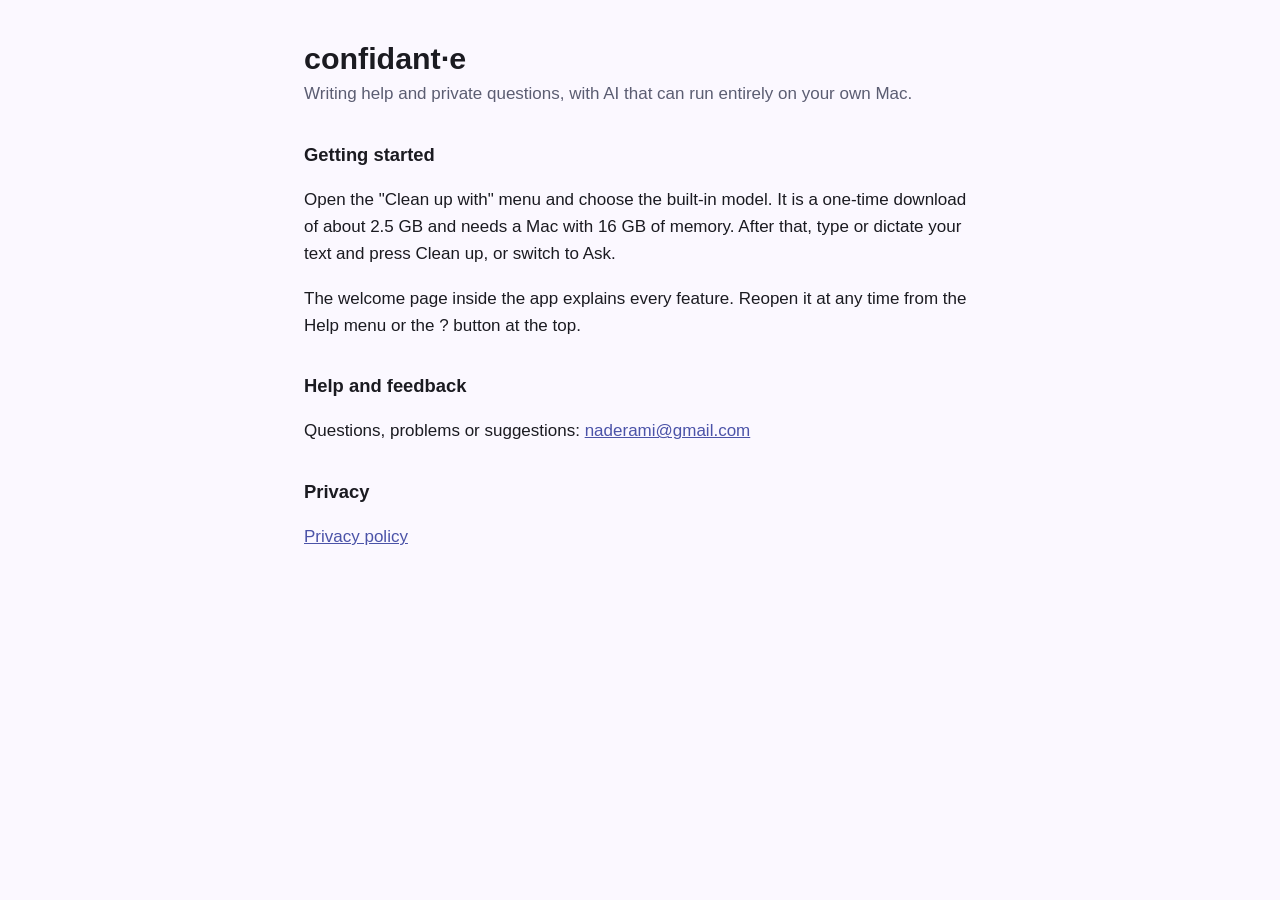
==== index.html @ e068aebf "Add support page and privacy policy Co-Authored-By: Claude Fable 5.2 <noreply@anthropic.com>" ====
<!doctype html><html lang="en"><head><title>confidant·e Support</title><meta charset="utf-8"><meta name="viewport" content="width=device-width, initial-scale=1">
<style>
:root{color-scheme:light dark}
body{font:17px/1.6 -apple-system,BlinkMacSystemFont,"Segoe UI",Roboto,sans-serif;max-width:42rem;margin:0 auto;padding:2.5rem 1.25rem 4rem;color:#1b1b21;background:#fbf8ff}
h1{font-size:1.9rem;line-height:1.2;margin:0 0 .25rem}h2{font-size:1.15rem;margin:2rem 0 .4rem}
.sub{color:#5b5d72;margin:0 0 2rem}a{color:#4b53a8}li{margin:.5rem 0}
footer{margin-top:3rem;padding-top:1rem;border-top:1px solid #c7c5d0;font-size:.9rem;color:#5b5d72}
@media (prefers-color-scheme:dark){body{color:#e4e1e9;background:#131318}.sub,footer{color:#c7c5d0}a{color:#bdc2ff}footer{border-color:#46464f}}
</style></head><body>
<h1>confidant·e</h1>
<p class="sub">Writing help and private questions, with AI that can run entirely on your own Mac.</p>
<h2>Getting started</h2>
<p>Open the "Clean up with" menu and choose the built-in model. It is a one-time download of about 2.5 GB and needs a Mac with 16 GB of memory. After that, type or dictate your text and press Clean up, or switch to Ask.</p>
<p>The welcome page inside the app explains every feature. Reopen it at any time from the Help menu or the ? button at the top.</p>
<h2>Help and feedback</h2>
<p>Questions, problems or suggestions: <a href="mailto:naderami@gmail.com">naderami@gmail.com</a></p>
<h2>Privacy</h2>
<p><a href="privacy.html">Privacy policy</a></p>
</body></html>
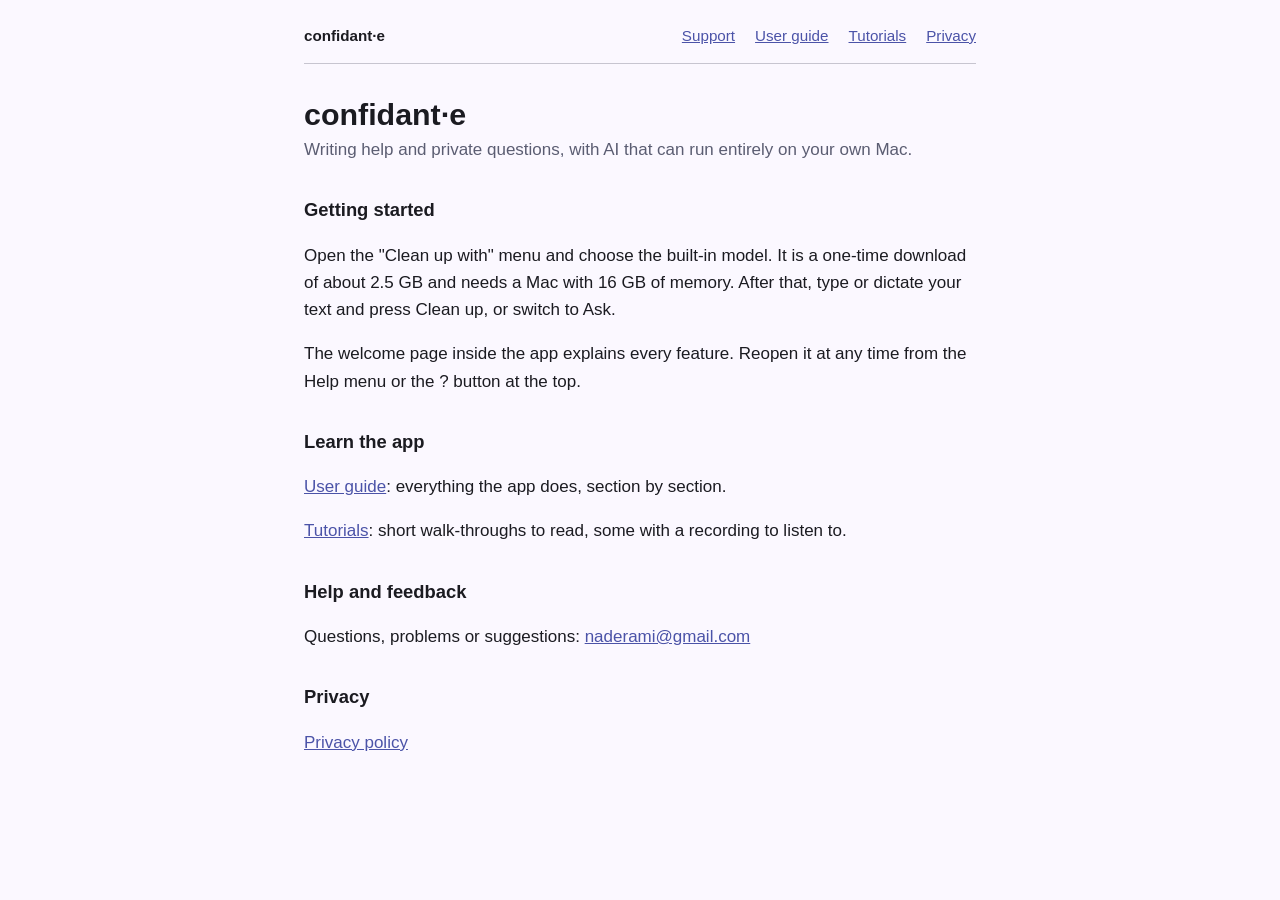
==== commit 1dc74078: "Add user guide, tutorials and three recorded introductions Co-Authored-By: Claude Fable 5.2 <noreply" ====
--- a/index.html
+++ b/index.html
@@ -1,17 +1,25 @@
 <!doctype html><html lang="en"><head><title>confidant·e Support</title><meta charset="utf-8"><meta name="viewport" content="width=device-width, initial-scale=1">
 <style>
 :root{color-scheme:light dark}
-body{font:17px/1.6 -apple-system,BlinkMacSystemFont,"Segoe UI",Roboto,sans-serif;max-width:42rem;margin:0 auto;padding:2.5rem 1.25rem 4rem;color:#1b1b21;background:#fbf8ff}
+body{font:17px/1.6 -apple-system,BlinkMacSystemFont,"Segoe UI",Roboto,sans-serif;max-width:42rem;margin:0 auto;padding:1.5rem 1.25rem 4rem;color:#1b1b21;background:#fbf8ff}
 h1{font-size:1.9rem;line-height:1.2;margin:0 0 .25rem}h2{font-size:1.15rem;margin:2rem 0 .4rem}
 .sub{color:#5b5d72;margin:0 0 2rem}a{color:#4b53a8}li{margin:.5rem 0}
 footer{margin-top:3rem;padding-top:1rem;border-top:1px solid #c7c5d0;font-size:.9rem;color:#5b5d72}
 @media (prefers-color-scheme:dark){body{color:#e4e1e9;background:#131318}.sub,footer{color:#c7c5d0}a{color:#bdc2ff}footer{border-color:#46464f}}
+nav{display:flex;flex-wrap:wrap;gap:.25rem 1.25rem;padding-bottom:.9rem;margin-bottom:2rem;border-bottom:1px solid #c7c5d0;font-size:.95rem}nav strong{margin-right:auto}
+@media (prefers-color-scheme:dark){nav{border-color:#46464f}}
 </style></head><body>
+<nav><strong>confidant·e</strong>
+<a href="./">Support</a><a href="guide.html">User guide</a>
+<a href="tutorials.html">Tutorials</a><a href="privacy.html">Privacy</a></nav>
 <h1>confidant·e</h1>
 <p class="sub">Writing help and private questions, with AI that can run entirely on your own Mac.</p>
 <h2>Getting started</h2>
 <p>Open the "Clean up with" menu and choose the built-in model. It is a one-time download of about 2.5 GB and needs a Mac with 16 GB of memory. After that, type or dictate your text and press Clean up, or switch to Ask.</p>
 <p>The welcome page inside the app explains every feature. Reopen it at any time from the Help menu or the ? button at the top.</p>
+<h2>Learn the app</h2>
+<p><a href="guide.html">User guide</a>: everything the app does, section by section.</p>
+<p><a href="tutorials.html">Tutorials</a>: short walk-throughs to read, some with a recording to listen to.</p>
 <h2>Help and feedback</h2>
 <p>Questions, problems or suggestions: <a href="mailto:naderami@gmail.com">naderami@gmail.com</a></p>
 <h2>Privacy</h2>
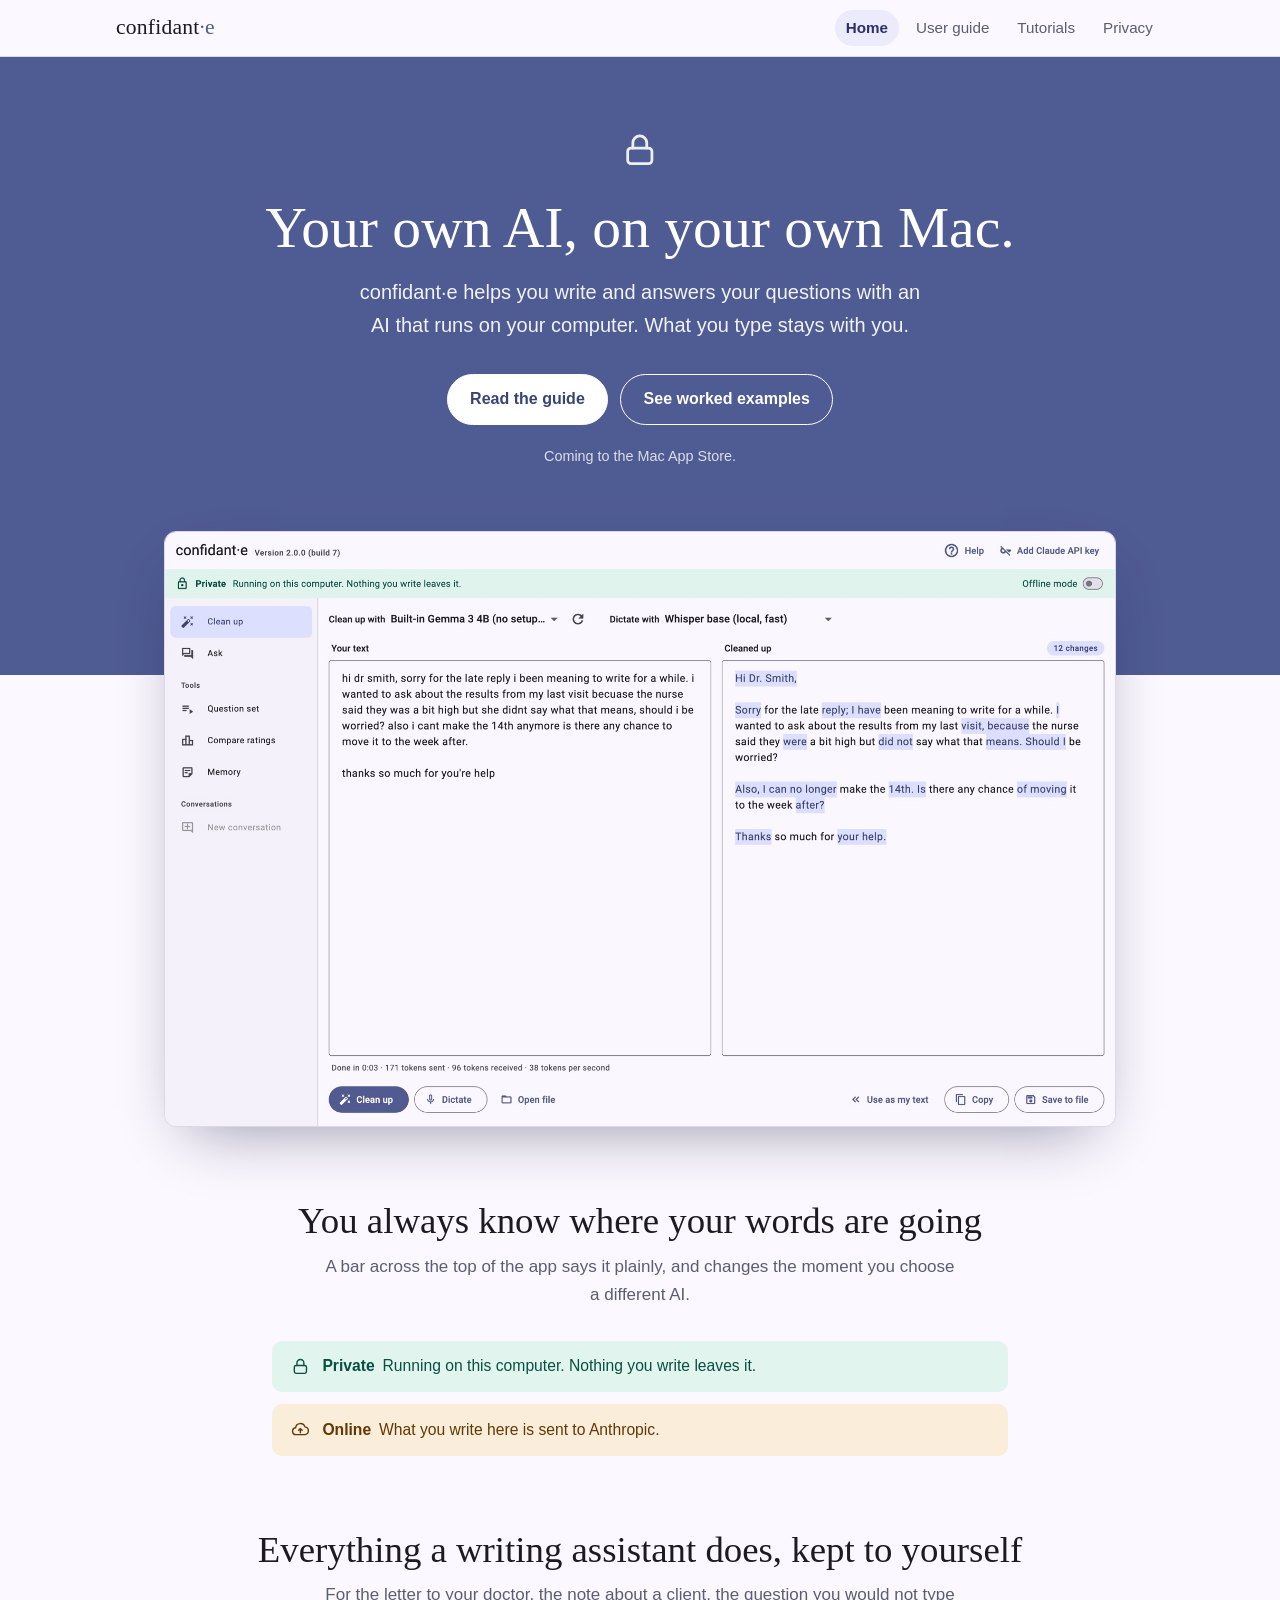
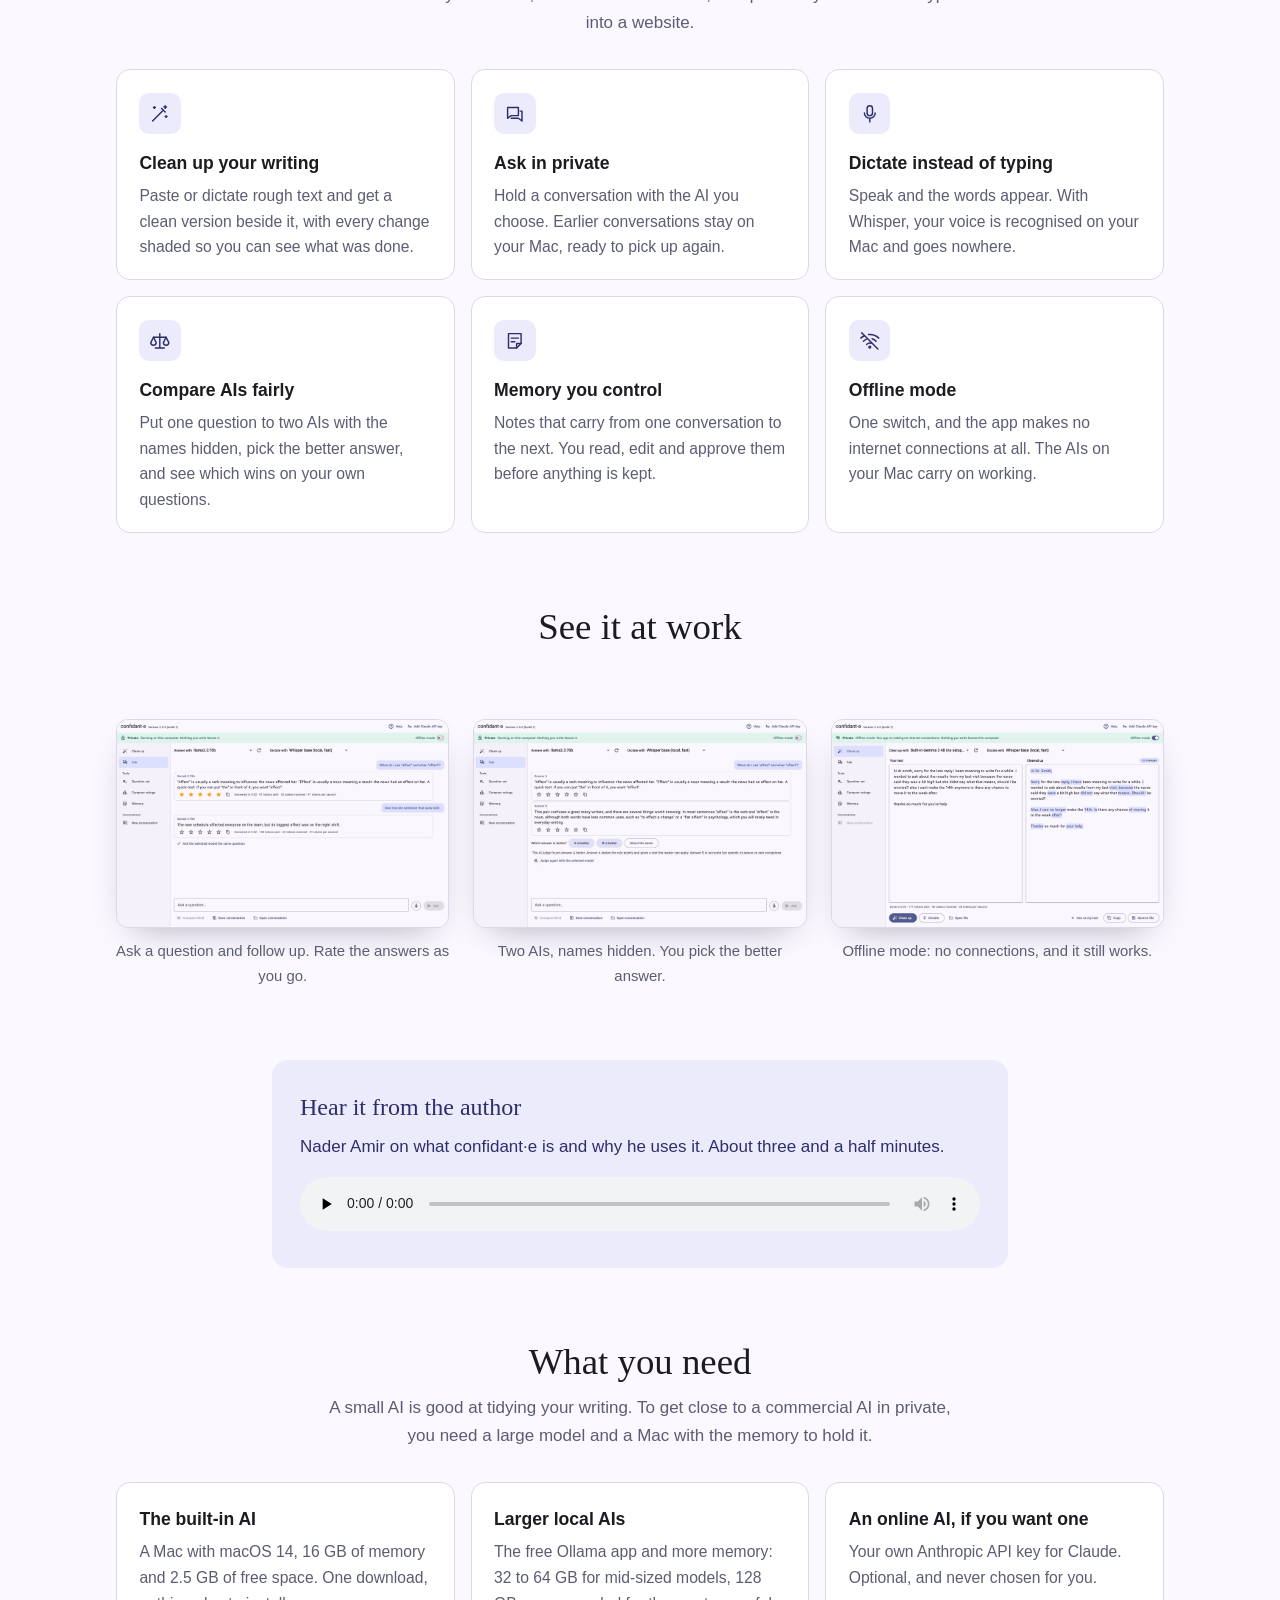
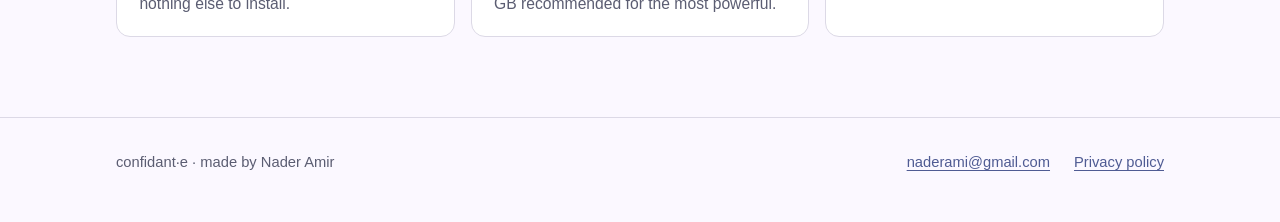
==== commit 5ddc5ac6: "Redesign the site: landing page, screenshots, shared style Co-Authored-By: Claude Fable 5.2 <noreply" ====
--- a/index.html
+++ b/index.html
@@ -1,27 +1,83 @@
-<!doctype html><html lang="en"><head><title>confidant·e Support</title><meta charset="utf-8"><meta name="viewport" content="width=device-width, initial-scale=1">
-<style>
-:root{color-scheme:light dark}
-body{font:17px/1.6 -apple-system,BlinkMacSystemFont,"Segoe UI",Roboto,sans-serif;max-width:42rem;margin:0 auto;padding:1.5rem 1.25rem 4rem;color:#1b1b21;background:#fbf8ff}
-h1{font-size:1.9rem;line-height:1.2;margin:0 0 .25rem}h2{font-size:1.15rem;margin:2rem 0 .4rem}
-.sub{color:#5b5d72;margin:0 0 2rem}a{color:#4b53a8}li{margin:.5rem 0}
-footer{margin-top:3rem;padding-top:1rem;border-top:1px solid #c7c5d0;font-size:.9rem;color:#5b5d72}
-@media (prefers-color-scheme:dark){body{color:#e4e1e9;background:#131318}.sub,footer{color:#c7c5d0}a{color:#bdc2ff}footer{border-color:#46464f}}
-nav{display:flex;flex-wrap:wrap;gap:.25rem 1.25rem;padding-bottom:.9rem;margin-bottom:2rem;border-bottom:1px solid #c7c5d0;font-size:.95rem}nav strong{margin-right:auto}
-@media (prefers-color-scheme:dark){nav{border-color:#46464f}}
-</style></head><body>
-<nav><strong>confidant·e</strong>
-<a href="./">Support</a><a href="guide.html">User guide</a>
-<a href="tutorials.html">Tutorials</a><a href="privacy.html">Privacy</a></nav>
-<h1>confidant·e</h1>
-<p class="sub">Writing help and private questions, with AI that can run entirely on your own Mac.</p>
-<h2>Getting started</h2>
-<p>Open the "Clean up with" menu and choose the built-in model. It is a one-time download of about 2.5 GB and needs a Mac with 16 GB of memory. After that, type or dictate your text and press Clean up, or switch to Ask.</p>
-<p>The welcome page inside the app explains every feature. Reopen it at any time from the Help menu or the ? button at the top.</p>
-<h2>Learn the app</h2>
-<p><a href="guide.html">User guide</a>: everything the app does, section by section.</p>
-<p><a href="tutorials.html">Tutorials</a>: short walk-throughs to read, some with a recording to listen to.</p>
-<h2>Help and feedback</h2>
-<p>Questions, problems or suggestions: <a href="mailto:naderami@gmail.com">naderami@gmail.com</a></p>
-<h2>Privacy</h2>
-<p><a href="privacy.html">Privacy policy</a></p>
-</body></html>
+<!doctype html>
+<html lang="en">
+<head>
+<meta charset="utf-8">
+<meta name="viewport" content="width=device-width, initial-scale=1">
+<title>confidant·e: your own AI, on your own Mac</title>
+<meta name="description" content="A private writing and AI assistant for the Mac. The AI runs on your own computer, so what you type stays with you.">
+<link rel="stylesheet" href="site.css">
+</head>
+<body>
+<header class="top"><div class="wrap">
+<a class="brand" href="./">confidant<span>·e</span></a>
+<nav><a href="./" class=here>Home</a><a href="guide.html">User guide</a><a href="tutorials.html">Tutorials</a><a href="privacy.html">Privacy</a></nav>
+</div></header>
+
+<div class="hero"><div class="wrap">
+<svg viewBox="0 0 24 24" fill="none" stroke="currentColor" stroke-width="1.6" stroke-linecap="round" stroke-linejoin="round" aria-hidden="true"><rect x="5" y="11" width="14" height="9" rx="2"/><path d="M8 11V8a4 4 0 0 1 8 0v3"/></svg>
+<h1>Your own AI, on your own Mac.</h1>
+<p class="lead">confidant·e helps you write and answers your questions with an AI that runs on your computer. What you type stays with you.</p>
+<div class="buttons">
+<a class="button solid" href="guide.html">Read the guide</a>
+<a class="button line" href="tutorials.html">See worked examples</a>
+</div>
+<p class="soon">Coming to the Mac App Store.</p>
+</div></div>
+<div class="shot"><img src="img/01-clean-up.jpg" width="1800" height="1125" alt="confidant·e cleaning up a rough letter, with the changed words shaded and a green Private bar across the top"></div>
+
+<section class="center"><div class="wrap">
+<h2>You always know where your words are going</h2>
+<p class="intro">A bar across the top of the app says it plainly, and changes the moment you choose a different AI.</p>
+<div class="bars">
+<div class="bar private"><svg viewBox="0 0 24 24" fill="none" stroke="currentColor" stroke-width="1.6" stroke-linecap="round" stroke-linejoin="round" aria-hidden="true"><rect x="5" y="11" width="14" height="9" rx="2"/><path d="M8 11V8a4 4 0 0 1 8 0v3"/></svg><span><b>Private</b>&ensp;Running on this computer. Nothing you write leaves it.</span></div>
+<div class="bar online"><svg viewBox="0 0 24 24" fill="none" stroke="currentColor" stroke-width="1.6" stroke-linecap="round" stroke-linejoin="round" aria-hidden="true"><path d="M7 18a4 4 0 0 1-.5-7.97A5.5 5.5 0 0 1 17.2 9.1 4.5 4.5 0 0 1 17.5 18H7z"/><path d="M12 16v-5m0 0-2 2m2-2 2 2"/></svg><span><b>Online</b>&ensp;What you write here is sent to Anthropic.</span></div>
+</div>
+</div></section>
+
+<section class="center"><div class="wrap">
+<h2>Everything a writing assistant does, kept to yourself</h2>
+<p class="intro">For the letter to your doctor, the note about a client, the question you would not type into a website.</p>
+<div class="grid">
+<div class="card"><div class="icon"><svg viewBox="0 0 24 24" fill="none" stroke="currentColor" stroke-width="1.6" stroke-linecap="round" stroke-linejoin="round" aria-hidden="true"><path d="m4 20 11-11"/><path d="m14 6 4 4"/><path d="M18 3v3m-1.5-1.5h3M6 4v2M5 5h2m12 9v2m-1-1h2"/></svg></div><h3>Clean up your writing</h3><p>Paste or dictate rough text and get a clean version beside it, with every change shaded so you can see what was done.</p></div>
+<div class="card"><div class="icon"><svg viewBox="0 0 24 24" fill="none" stroke="currentColor" stroke-width="1.6" stroke-linecap="round" stroke-linejoin="round" aria-hidden="true"><path d="M4 5h12v9H8l-4 3z"/><path d="M8 17h8l4 3V9h-2"/></svg></div><h3>Ask in private</h3><p>Hold a conversation with the AI you choose. Earlier conversations stay on your Mac, ready to pick up again.</p></div>
+<div class="card"><div class="icon"><svg viewBox="0 0 24 24" fill="none" stroke="currentColor" stroke-width="1.6" stroke-linecap="round" stroke-linejoin="round" aria-hidden="true"><rect x="9" y="3" width="6" height="11" rx="3"/><path d="M6 11a6 6 0 0 0 12 0M12 17v4"/></svg></div><h3>Dictate instead of typing</h3><p>Speak and the words appear. With Whisper, your voice is recognised on your Mac and goes nowhere.</p></div>
+<div class="card"><div class="icon"><svg viewBox="0 0 24 24" fill="none" stroke="currentColor" stroke-width="1.6" stroke-linecap="round" stroke-linejoin="round" aria-hidden="true"><path d="M12 4v16M7 20h10M5 8h14"/><path d="m5 8-3 6a3 3 0 0 0 6 0zm14 0-3 6a3 3 0 0 0 6 0z"/></svg></div><h3>Compare AIs fairly</h3><p>Put one question to two AIs with the names hidden, pick the better answer, and see which wins on your own questions.</p></div>
+<div class="card"><div class="icon"><svg viewBox="0 0 24 24" fill="none" stroke="currentColor" stroke-width="1.6" stroke-linecap="round" stroke-linejoin="round" aria-hidden="true"><path d="M5 4h14v11l-5 5H5z"/><path d="M14 20v-5h5M8 9h8M8 13h4"/></svg></div><h3>Memory you control</h3><p>Notes that carry from one conversation to the next. You read, edit and approve them before anything is kept.</p></div>
+<div class="card"><div class="icon"><svg viewBox="0 0 24 24" fill="none" stroke="currentColor" stroke-width="1.6" stroke-linecap="round" stroke-linejoin="round" aria-hidden="true"><path d="M3 3l18 18"/><path d="M5 12.5a10 10 0 0 1 3.5-2.3M2 9a15 15 0 0 1 4-2.6M10.7 5.1A15 15 0 0 1 22 9M14.5 9.7A10 10 0 0 1 19 12.5M8.5 16a5 5 0 0 1 5-1.3"/><circle cx="12" cy="19" r="1"/></svg></div><h3>Offline mode</h3><p>One switch, and the app makes no internet connections at all. The AIs on your Mac carry on working.</p></div>
+</div>
+</div></section>
+
+<section class="center"><div class="wrap">
+<h2>See it at work</h2>
+<p class="intro">&nbsp;</p>
+<div class="gallery">
+<figure><img loading="lazy" src="img/02-ask.jpg" width="1800" height="1125" alt="A conversation in Ask mode with a rated answer"><figcaption>Ask a question and follow up. Rate the answers as you go.</figcaption></figure>
+<figure><img loading="lazy" src="img/03-compare-blind.jpg" width="1800" height="1125" alt="Two unnamed answers to the same question, with buttons to pick the better one"><figcaption>Two AIs, names hidden. You pick the better answer.</figcaption></figure>
+<figure><img loading="lazy" src="img/05-offline-mode.jpg" width="1800" height="1125" alt="The app with Offline mode switched on"><figcaption>Offline mode: no connections, and it still works.</figcaption></figure>
+</div>
+</div></section>
+
+<section><div class="wrap">
+<div class="listen">
+<h2>Hear it from the author</h2>
+<p>Nader Amir on what confidant·e is and why he uses it. About three and a half minutes.</p>
+<audio controls preload="none" src="audio/00-intro.m4a"></audio>
+</div>
+</div></section>
+<section class="center"><div class="wrap">
+<h2>What you need</h2>
+<p class="intro">A small AI is good at tidying your writing. To get close to a commercial AI in private, you need a large model and a Mac with the memory to hold it.</p>
+<div class="grid">
+<div class="card"><h3 style="margin-top:0">The built-in AI</h3><p>A Mac with macOS 14, 16 GB of memory and 2.5 GB of free space. One download, nothing else to install.</p></div>
+<div class="card"><h3 style="margin-top:0">Larger local AIs</h3><p>The free Ollama app and more memory: 32 to 64 GB for mid-sized models, 128 GB recommended for the most powerful.</p></div>
+<div class="card"><h3 style="margin-top:0">An online AI, if you want one</h3><p>Your own Anthropic API key for Claude. Optional, and never chosen for you.</p></div>
+</div>
+</div></section>
+
+<footer><div class="wrap">
+<span>confidant·e · made by Nader Amir</span>
+<a href="mailto:naderami@gmail.com">naderami@gmail.com</a>
+<a href="privacy.html">Privacy policy</a>
+</div></footer>
+</body>
+</html>
--- a/site.css
+++ b/site.css
@@ -0,0 +1,150 @@
+:root {
+  color-scheme: light dark;
+  --ink: #1b1b21;
+  --soft: #5b5d72;
+  --bg: #fbf8ff;
+  --card: #ffffff;
+  --line: #dcd9e6;
+  --indigo: #4f5b93;
+  --indigo-deep: #3a4474;
+  --tint: #ecebfb;
+  --tint-ink: #2d2f6b;
+  --private-bg: #e1f5ee;
+  --private-ink: #085041;
+  --online-bg: #faeeda;
+  --online-ink: #633806;
+  --serif: Georgia, "Iowan Old Style", "Times New Roman", serif;
+  --sans: -apple-system, BlinkMacSystemFont, "Segoe UI", Roboto, sans-serif;
+}
+@media (prefers-color-scheme: dark) {
+  :root {
+    --ink: #e7e4ee;
+    --soft: #b6b3c6;
+    --bg: #131318;
+    --card: #1c1c24;
+    --line: #34343f;
+    --indigo: #5661a0;
+    --indigo-deep: #2f3764;
+    --tint: #2a2b52;
+    --tint-ink: #d9dbff;
+    --private-bg: #0b3b31;
+    --private-ink: #a8e6d2;
+    --online-bg: #4a2c08;
+    --online-ink: #fbd08a;
+  }
+}
+* { box-sizing: border-box; }
+html { scroll-behavior: smooth; scroll-padding-top: 5rem; }
+body {
+  margin: 0;
+  font: 17px/1.65 var(--sans);
+  color: var(--ink);
+  background: var(--bg);
+  -webkit-font-smoothing: antialiased;
+}
+a { color: var(--indigo); text-underline-offset: 3px; }
+@media (prefers-color-scheme: dark) { a { color: #b9c0ff; } }
+img, audio, video { max-width: 100%; }
+.wrap { max-width: 68rem; margin: 0 auto; padding: 0 1.25rem; }
+.narrow { max-width: 46rem; }
+
+/* Top bar */
+.top {
+  position: sticky; top: 0; z-index: 10;
+  background: color-mix(in srgb, var(--bg) 88%, transparent);
+  backdrop-filter: saturate(1.4) blur(10px);
+  -webkit-backdrop-filter: saturate(1.4) blur(10px);
+  border-bottom: 1px solid var(--line);
+}
+.top .wrap { display: flex; align-items: center; gap: 0.25rem 1.5rem; flex-wrap: wrap; min-height: 3.5rem; }
+.brand { font-family: var(--serif); font-size: 1.35rem; color: var(--ink); text-decoration: none; margin-right: auto; letter-spacing: 0.01em; }
+.brand span { color: var(--indigo); }
+@media (prefers-color-scheme: dark) { .brand span { color: #b9c0ff; } }
+.top nav { display: flex; flex-wrap: wrap; gap: 0.15rem 0.35rem; }
+.top nav a { color: var(--soft); text-decoration: none; font-size: 0.95rem; padding: 0.35rem 0.7rem; border-radius: 999px; }
+.top nav a:hover { color: var(--ink); background: var(--tint); }
+.top nav a.here { color: var(--tint-ink); background: var(--tint); font-weight: 600; }
+
+/* Landing page */
+.hero { background: var(--indigo); color: #fff; padding: 4.5rem 0 12rem; text-align: center; }
+@media (prefers-color-scheme: dark) { .hero { background: var(--indigo-deep); } }
+.hero svg { width: 2.6rem; height: 2.6rem; opacity: 0.9; }
+.hero h1 { font-family: var(--serif); font-weight: 400; font-size: clamp(2.2rem, 5.2vw, 3.6rem); line-height: 1.12; margin: 1rem auto 1rem; max-width: 16em; text-wrap: balance; }
+.hero p.lead { font-size: clamp(1.05rem, 2vw, 1.25rem); max-width: 36rem; margin: 0 auto 2rem; opacity: 0.92; text-wrap: pretty; }
+.buttons { display: flex; gap: 0.75rem; justify-content: center; flex-wrap: wrap; }
+.button { display: inline-block; padding: 0.7rem 1.4rem; border-radius: 999px; text-decoration: none; font-weight: 600; font-size: 1rem; border: 1.5px solid #fff; }
+.button.solid { background: #fff; color: var(--indigo-deep); }
+.button.line { color: #fff; }
+.button:hover { transform: translateY(-1px); }
+.hero .soon { margin-top: 1.25rem; font-size: 0.9rem; opacity: 0.8; }
+.shot { margin: -9rem auto 0; max-width: 62rem; padding: 0 1.25rem; }
+.shot img, .gallery img { display: block; width: 100%; height: auto; border-radius: 12px; border: 1px solid var(--line); box-shadow: 0 24px 60px -24px rgba(20, 22, 60, 0.45); background: var(--card); }
+
+section { padding: 4.5rem 0 0; }
+section > .wrap > h2, .center h2 { font-family: var(--serif); font-weight: 400; font-size: clamp(1.6rem, 3.4vw, 2.3rem); line-height: 1.2; margin: 0 0 0.6rem; text-wrap: balance; }
+.center { text-align: center; }
+.center p.intro { color: var(--soft); max-width: 40rem; margin: 0 auto 2rem; text-wrap: pretty; }
+
+.bars { display: grid; gap: 0.75rem; max-width: 46rem; margin: 0 auto; text-align: left; }
+.bar { display: flex; align-items: center; gap: 0.75rem; padding: 0.8rem 1.1rem; border-radius: 10px; font-size: 0.98rem; }
+.bar svg { width: 1.3rem; height: 1.3rem; flex: none; }
+.bar b { font-weight: 650; }
+.bar.private { background: var(--private-bg); color: var(--private-ink); }
+.bar.online { background: var(--online-bg); color: var(--online-ink); }
+
+.grid { display: grid; grid-template-columns: repeat(auto-fit, minmax(17rem, 1fr)); gap: 1rem; text-align: left; }
+.card { background: var(--card); border: 1px solid var(--line); border-radius: 14px; padding: 1.4rem 1.4rem 1.2rem; }
+.card h3 { margin: 0.9rem 0 0.3rem; font-size: 1.1rem; }
+.card p { margin: 0; color: var(--soft); font-size: 0.98rem; }
+.icon { width: 2.6rem; height: 2.6rem; border-radius: 10px; background: var(--tint); color: var(--tint-ink); display: grid; place-items: center; }
+.icon svg { width: 1.35rem; height: 1.35rem; }
+.gallery { display: grid; grid-template-columns: repeat(auto-fit, minmax(20rem, 1fr)); gap: 1.5rem; }
+.gallery figure { margin: 0; }
+.gallery figcaption { color: var(--soft); font-size: 0.93rem; margin-top: 0.7rem; text-align: center; }
+.gallery img { box-shadow: 0 14px 34px -18px rgba(20, 22, 60, 0.4); }
+
+.listen { background: var(--tint); color: var(--tint-ink); border-radius: 16px; padding: 1.75rem; max-width: 46rem; margin: 0 auto; text-align: left; }
+.listen h2 { font-family: var(--serif); font-weight: 400; font-size: 1.5rem; margin: 0 0 0.3rem; }
+.listen p { margin: 0 0 1rem; }
+.listen audio { width: 100%; }
+
+/* Reading pages */
+.page { padding: 2.5rem 0 1rem; }
+.page h1 { font-family: var(--serif); font-weight: 400; font-size: clamp(2rem, 4.5vw, 2.8rem); line-height: 1.15; margin: 0 0 0.6rem; }
+.page h2 { font-family: var(--serif); font-weight: 400; font-size: 1.6rem; line-height: 1.25; margin: 3rem 0 0.6rem; padding-top: 0.5rem; }
+.page h3 { font-size: 1.12rem; margin: 1.8rem 0 0.3rem; }
+.page h4 { font-size: 1rem; margin: 1.4rem 0 0.3rem; }
+.page li { margin: 0.35rem 0; }
+.sub { color: var(--soft); margin: 0 0 1.5rem; }
+.note { font-size: 0.87rem; color: var(--soft); margin: 0.3rem 0 1.2rem; }
+.page audio, .page video { width: 100%; margin: 0.6rem 0 0; }
+.table { overflow-x: auto; margin: 1.2rem 0; border: 1px solid var(--line); border-radius: 12px; background: var(--card); }
+table { border-collapse: collapse; width: 100%; font-size: 0.95rem; }
+th, td { text-align: left; vertical-align: top; padding: 0.7rem 0.95rem; border-bottom: 1px solid var(--line); }
+tr:last-child td { border-bottom: 0; }
+th { background: var(--tint); color: var(--tint-ink); font-weight: 600; }
+pre { background: var(--card); border: 1px solid var(--line); padding: 0.9rem 1.1rem; border-radius: 10px; overflow-x: auto; font-size: 0.9rem; line-height: 1.55; white-space: pre-wrap; }
+code { font-family: ui-monospace, SFMono-Regular, Menlo, monospace; font-size: 0.92em; }
+blockquote { margin: 1rem 0; padding: 0.2rem 1.1rem; border-left: 3px solid var(--indigo); color: var(--soft); }
+
+.with-toc { display: grid; grid-template-columns: minmax(0, 1fr); gap: 3rem; }
+.toc { display: none; }
+@media (min-width: 62rem) {
+  .with-toc { grid-template-columns: 15rem minmax(0, 46rem); }
+  .toc { display: block; position: sticky; top: 5rem; align-self: start; max-height: calc(100vh - 6rem); overflow: auto; font-size: 0.93rem; padding-top: 3rem; }
+  .toc p { margin: 0 0 0.5rem; font-weight: 600; color: var(--soft); font-size: 0.8rem; letter-spacing: 0.06em; text-transform: uppercase; }
+  .toc a { display: block; padding: 0.3rem 0.7rem; border-radius: 8px; color: var(--soft); text-decoration: none; }
+  .toc a:hover { background: var(--tint); color: var(--tint-ink); }
+}
+
+.tutorial-list { display: grid; grid-template-columns: repeat(auto-fit, minmax(17rem, 1fr)); gap: 1rem; margin: 1.5rem 0 1rem; }
+.tutorial-list a { display: flex; gap: 0.9rem; align-items: flex-start; background: var(--card); border: 1px solid var(--line); border-radius: 14px; padding: 1.1rem 1.2rem; text-decoration: none; color: var(--ink); }
+.tutorial-list a:hover { border-color: var(--indigo); }
+.tutorial-list .n { flex: none; width: 2rem; height: 2rem; border-radius: 50%; background: var(--tint); color: var(--tint-ink); display: grid; place-items: center; font-weight: 650; font-size: 0.95rem; }
+.tutorial-list b { display: block; font-weight: 600; line-height: 1.35; }
+.tutorial-list small { color: var(--soft); font-size: 0.88rem; display: block; margin-top: 0.25rem; line-height: 1.45; }
+.tutorial { border-top: 1px solid var(--line); margin-top: 3.5rem; }
+
+footer { margin-top: 5rem; border-top: 1px solid var(--line); padding: 2rem 0 3rem; color: var(--soft); font-size: 0.92rem; }
+footer .wrap { display: flex; flex-wrap: wrap; gap: 0.5rem 1.5rem; }
+footer .wrap > :first-child { margin-right: auto; }
